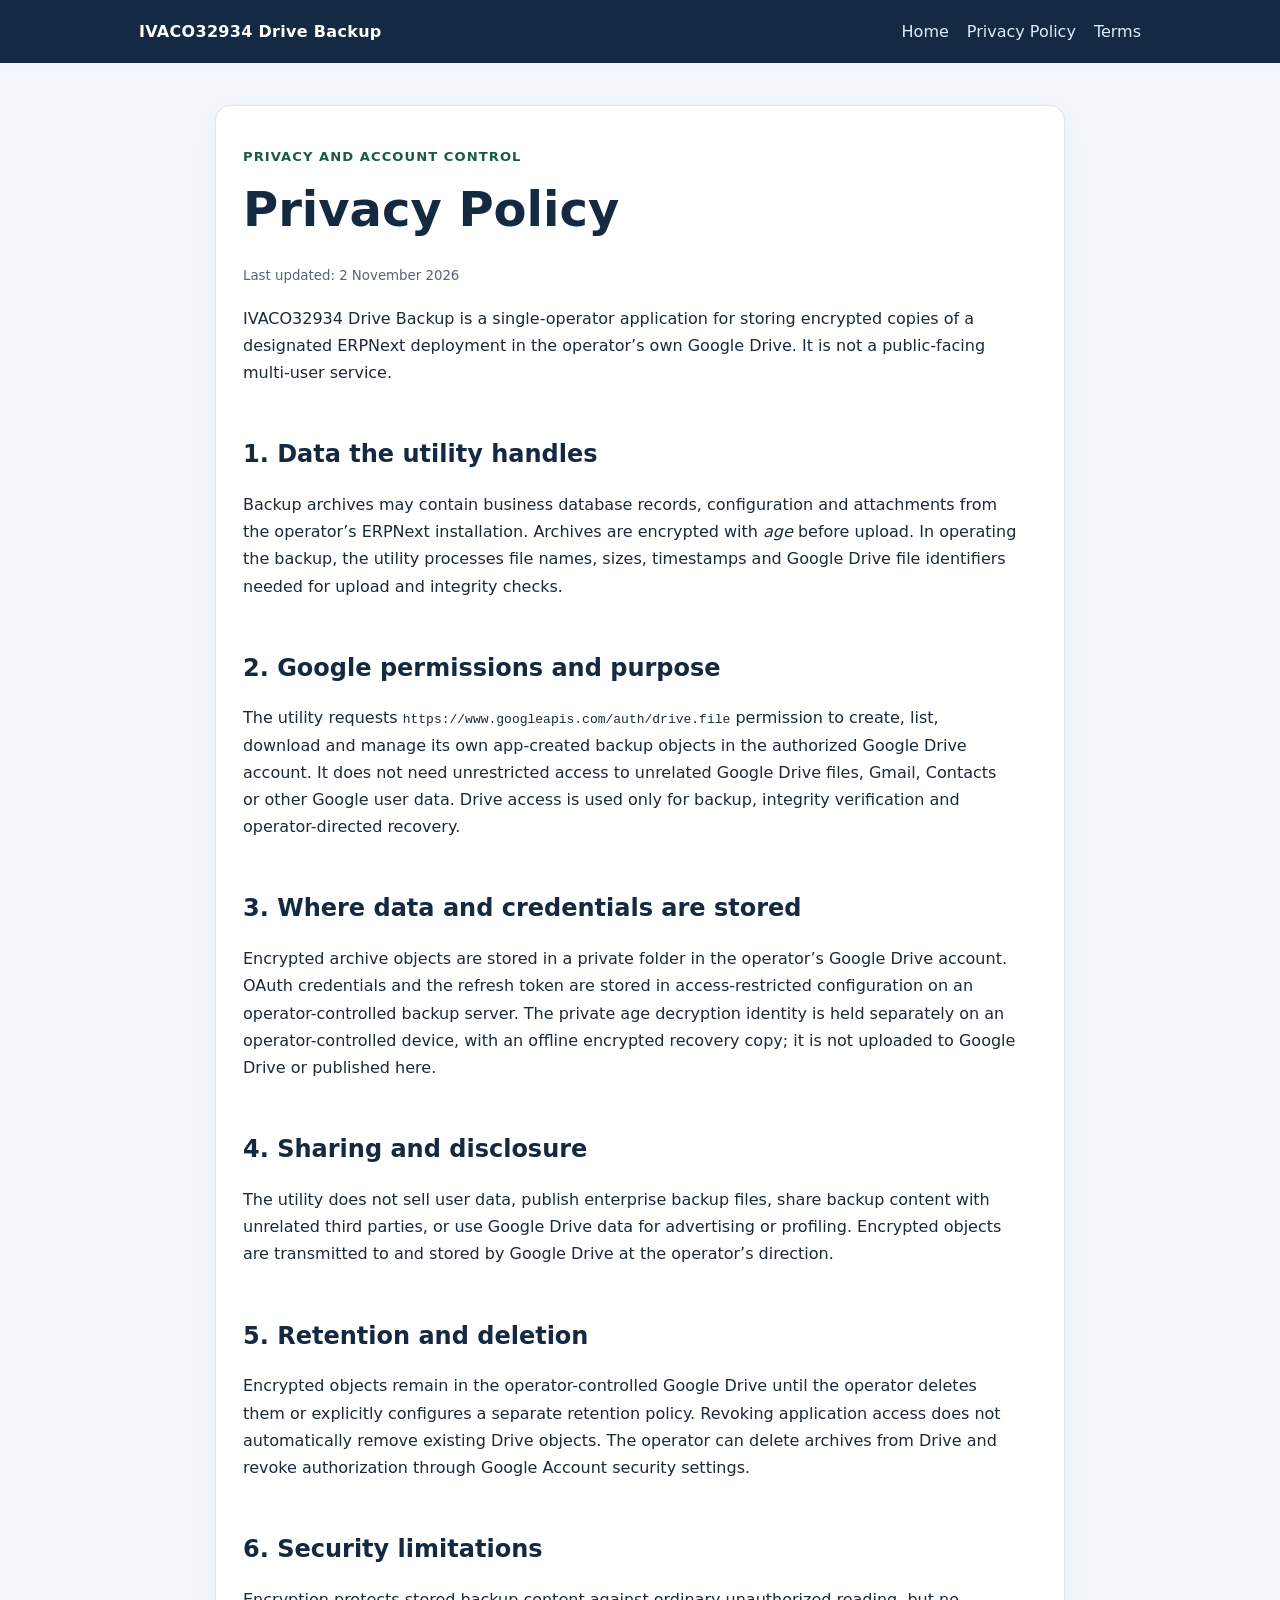
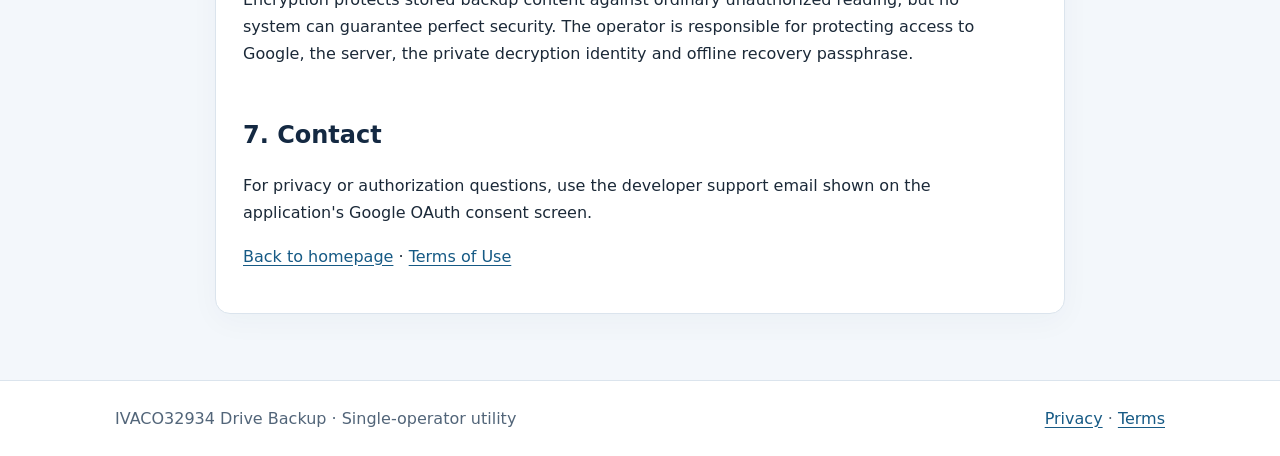
==== privacy.html @ 16bcca5b "feat(oauth): add privacy.html static privacy-safe public page" ====
<!doctype html><html lang="en"><head><meta charset="utf-8"><meta name="viewport" content="width=device-width, initial-scale=1"><meta name="robots" content="index,follow"><meta name="description" content="Privacy and Google Drive data usage for IVACO32934 Drive Backup."><title>Privacy Policy | IVACO32934 Drive Backup</title><link rel="stylesheet" href="./style.css"></head><body><header><nav class="nav" aria-label="Main navigation"><a class="brand" href="./index.html">IVACO32934 Drive Backup</a><div class="links"><a href="./index.html">Home</a><a href="./privacy.html">Privacy Policy</a><a href="./terms.html">Terms</a></div></nav></header><main class="container"><article class="paper"><p class="kicker">Privacy and account control</p><h1>Privacy Policy</h1><p><small>Last updated: 2 November 2026</small></p>
<p>IVACO32934 Drive Backup is a single-operator application for storing encrypted copies of a designated ERPNext deployment in the operator’s own Google Drive. It is not a public-facing multi-user service.</p>
<h2>1. Data the utility handles</h2><p>Backup archives may contain business database records, configuration and attachments from the operator’s ERPNext installation. Archives are encrypted with <em>age</em> before upload. In operating the backup, the utility processes file names, sizes, timestamps and Google Drive file identifiers needed for upload and integrity checks.</p>
<h2>2. Google permissions and purpose</h2><p>The utility requests <code>https://www.googleapis.com/auth/drive.file</code> permission to create, list, download and manage its own app-created backup objects in the authorized Google Drive account. It does not need unrestricted access to unrelated Google Drive files, Gmail, Contacts or other Google user data. Drive access is used only for backup, integrity verification and operator-directed recovery.</p>
<h2>3. Where data and credentials are stored</h2><p>Encrypted archive objects are stored in a private folder in the operator’s Google Drive account. OAuth credentials and the refresh token are stored in access-restricted configuration on an operator-controlled backup server. The private age decryption identity is held separately on an operator-controlled device, with an offline encrypted recovery copy; it is not uploaded to Google Drive or published here.</p>
<h2>4. Sharing and disclosure</h2><p>The utility does not sell user data, publish enterprise backup files, share backup content with unrelated third parties, or use Google Drive data for advertising or profiling. Encrypted objects are transmitted to and stored by Google Drive at the operator’s direction.</p>
<h2>5. Retention and deletion</h2><p>Encrypted objects remain in the operator-controlled Google Drive until the operator deletes them or explicitly configures a separate retention policy. Revoking application access does not automatically remove existing Drive objects. The operator can delete archives from Drive and revoke authorization through Google Account security settings.</p>
<h2>6. Security limitations</h2><p>Encryption protects stored backup content against ordinary unauthorized reading, but no system can guarantee perfect security. The operator is responsible for protecting access to Google, the server, the private decryption identity and offline recovery passphrase.</p>
<h2>7. Contact</h2><p>For privacy or authorization questions, use the developer support email shown on the application's Google OAuth consent screen.</p>
<p><a href="./index.html">Back to homepage</a> · <a href="./terms.html">Terms of Use</a></p></article></main><footer><div class="footer-inner"><span>IVACO32934 Drive Backup · Single-operator utility</span><span><a href="./privacy.html">Privacy</a> · <a href="./terms.html">Terms</a></span></div></footer></body></html>
---- style.css ----
:root{color-scheme:light;--ink:#1b2938;--muted:#526579;--navy:#142942;--blue:#165a85;--mint:#e7f5ef;--line:#dbe4ed;--bg:#f3f7fb}
*{box-sizing:border-box}
html{font-family:system-ui,-apple-system,"Segoe UI",Roboto,Arial,sans-serif;scroll-behavior:smooth}
body{margin:0;background:var(--bg);color:var(--ink);line-height:1.7}
a{color:var(--blue);text-underline-offset:3px}
a:hover{color:#0b395c}
header{background:var(--navy);color:#fff}
.nav{max-width:1050px;margin:auto;padding:18px 24px;display:flex;align-items:center;justify-content:space-between;gap:20px;flex-wrap:wrap}
.brand{font-weight:750;letter-spacing:.3px;color:white;text-decoration:none}
.links{display:flex;gap:18px;flex-wrap:wrap}
.links a{color:#dbeef9;text-decoration:none}
.links a:hover{text-decoration:underline}
.hero{padding:76px 24px 68px;background:linear-gradient(125deg,#142942,#1c5470);color:white}
.hero-inner{max-width:1050px;margin:auto}
.eyebrow{font-size:.84rem;letter-spacing:.14em;text-transform:uppercase;color:#b1d9df}
h1{font-size:clamp(2.15rem,5vw,3.75rem);line-height:1.16;max-width:790px;margin:.3em 0}
.lead{font-size:1.15rem;max-width:740px;color:#e0eaf3}
.container{max-width:1050px;margin:0 auto;padding:42px 24px 66px}
.card-grid{display:grid;grid-template-columns:repeat(auto-fit,minmax(230px,1fr));gap:18px}
.card,.paper{background:white;border:1px solid var(--line);border-radius:15px;padding:27px;box-shadow:0 8px 30px rgba(21,49,83,.035)}
.card h2,.paper h2{margin-top:0;color:var(--navy)}
.kicker{color:#175b48;font-size:.82rem;letter-spacing:.08em;text-transform:uppercase;font-weight:750}
.paper{max-width:850px;margin:auto}
.paper h1{font-size:clamp(2rem,4vw,3rem);color:var(--navy);margin:.1em 0 .5em}
.paper h2{margin:2em 0 .5em}
.paper p,.paper li{max-width:76ch}
footer{border-top:1px solid var(--line);background:white;padding:24px;color:var(--muted)}
.footer-inner{max-width:1050px;margin:auto;display:flex;gap:14px;justify-content:space-between;flex-wrap:wrap}
.button{display:inline-block;background:#ddf5e8;color:#174d3f;padding:10px 17px;border-radius:8px;font-weight:700;text-decoration:none;margin-top:13px}
small{color:var(--muted)}
@media(max-width:560px){.hero{padding:50px 22px}.card,.paper{padding:22px}.container{padding:28px 16px 40px}}
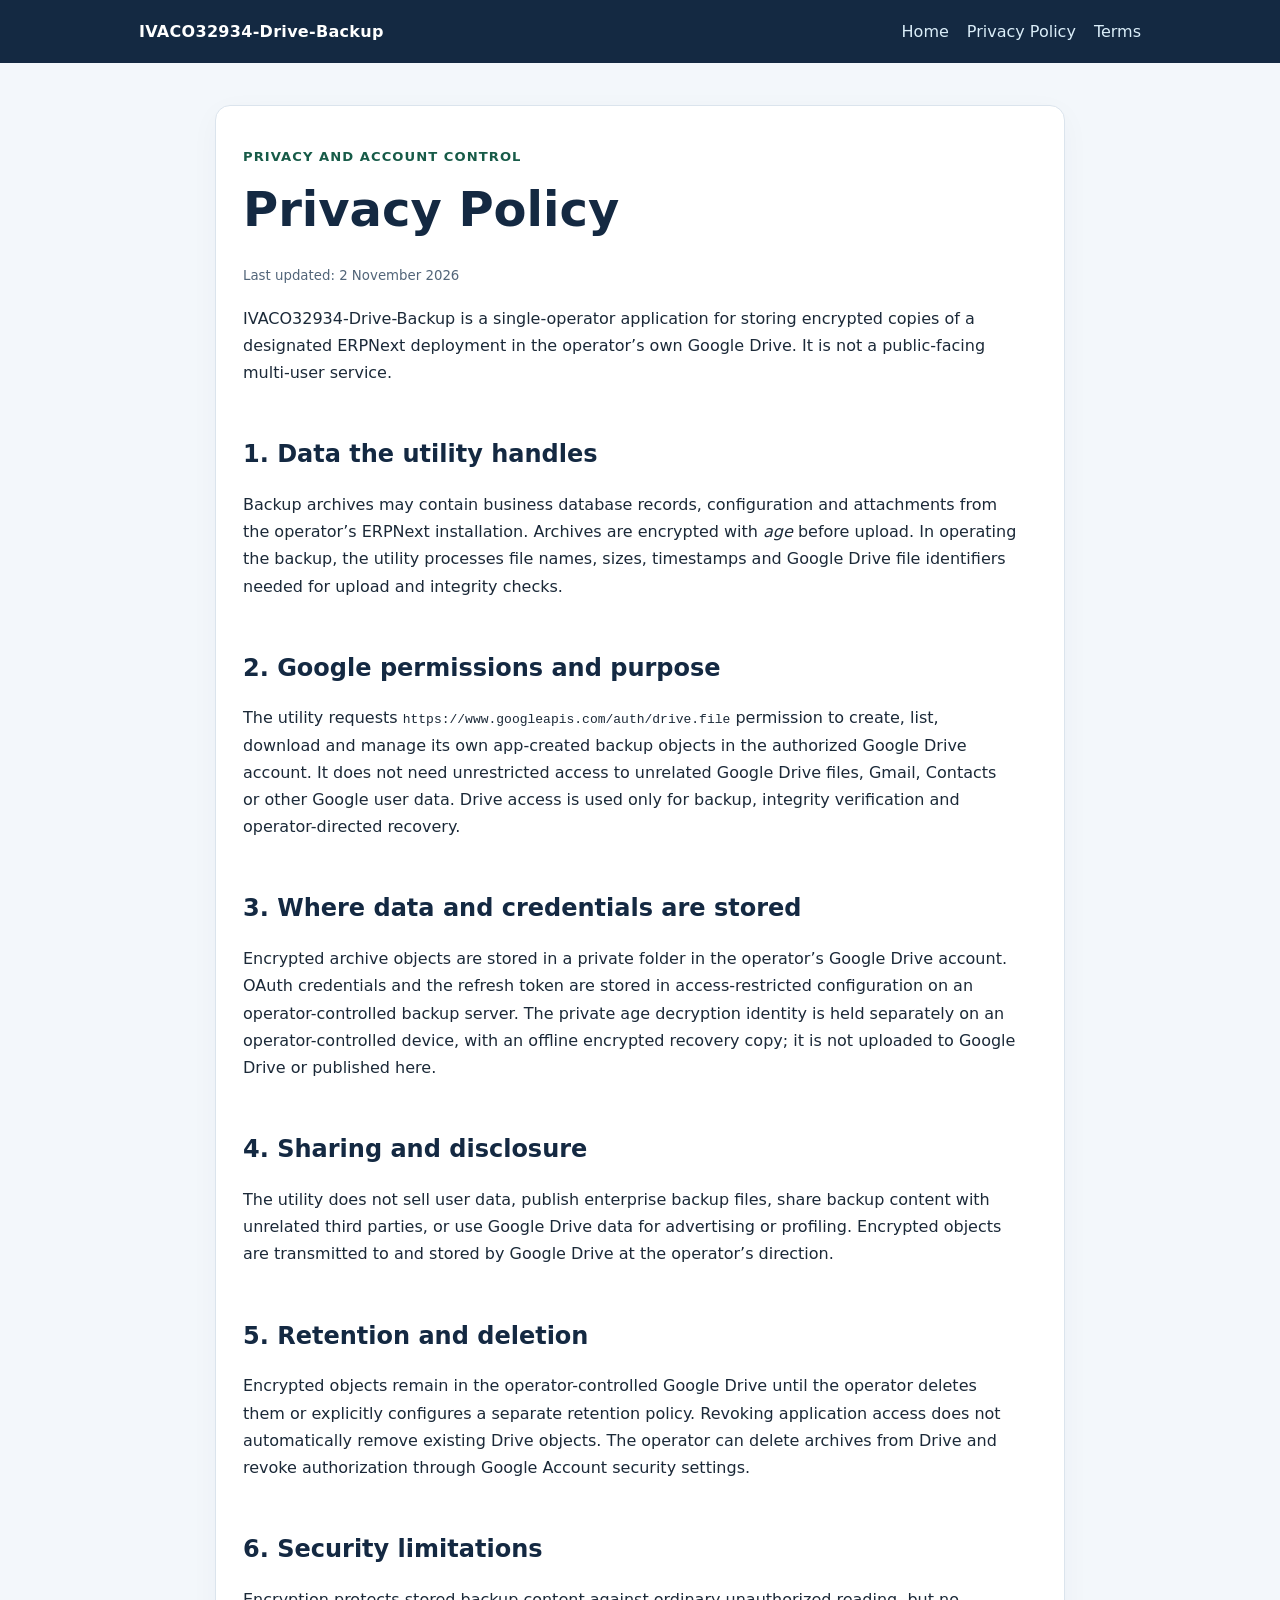
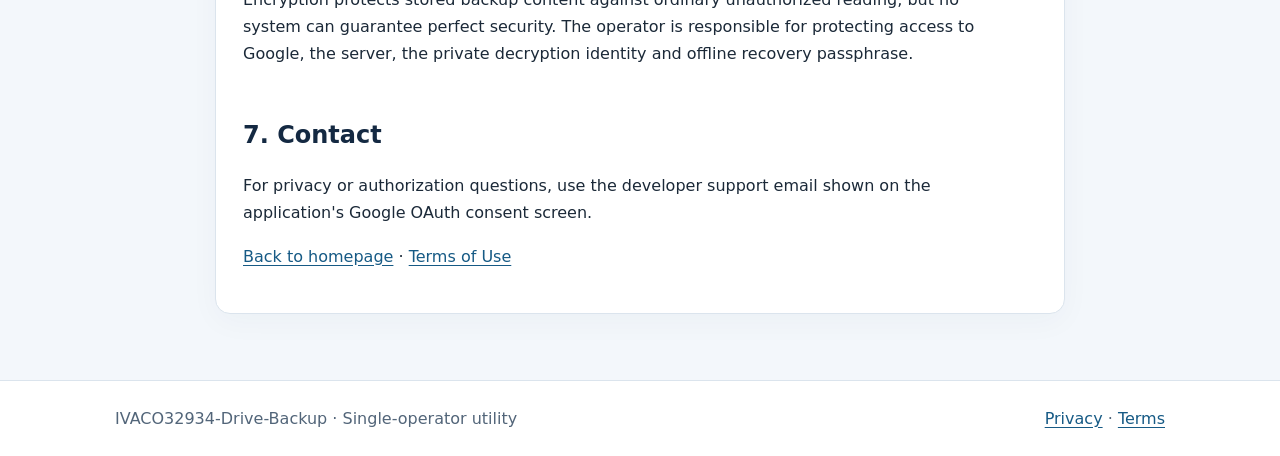
==== commit d8f1abfc: "Align public OAuth app display name with Google Branding" ====
--- a/privacy.html
+++ b/privacy.html
@@ -1,5 +1,5 @@
-<!doctype html><html lang="en"><head><meta charset="utf-8"><meta name="viewport" content="width=device-width, initial-scale=1"><meta name="robots" content="index,follow"><meta name="description" content="Privacy and Google Drive data usage for IVACO32934 Drive Backup."><title>Privacy Policy | IVACO32934 Drive Backup</title><link rel="stylesheet" href="./style.css"></head><body><header><nav class="nav" aria-label="Main navigation"><a class="brand" href="./index.html">IVACO32934 Drive Backup</a><div class="links"><a href="./index.html">Home</a><a href="./privacy.html">Privacy Policy</a><a href="./terms.html">Terms</a></div></nav></header><main class="container"><article class="paper"><p class="kicker">Privacy and account control</p><h1>Privacy Policy</h1><p><small>Last updated: 2 November 2026</small></p>
-<p>IVACO32934 Drive Backup is a single-operator application for storing encrypted copies of a designated ERPNext deployment in the operator’s own Google Drive. It is not a public-facing multi-user service.</p>
+<!doctype html><html lang="en"><head><meta charset="utf-8"><meta name="viewport" content="width=device-width, initial-scale=1"><meta name="robots" content="index,follow"><meta name="description" content="Privacy and Google Drive data usage for IVACO32934-Drive-Backup."><title>Privacy Policy | IVACO32934-Drive-Backup</title><link rel="stylesheet" href="./style.css"></head><body><header><nav class="nav" aria-label="Main navigation"><a class="brand" href="./index.html">IVACO32934-Drive-Backup</a><div class="links"><a href="./index.html">Home</a><a href="./privacy.html">Privacy Policy</a><a href="./terms.html">Terms</a></div></nav></header><main class="container"><article class="paper"><p class="kicker">Privacy and account control</p><h1>Privacy Policy</h1><p><small>Last updated: 2 November 2026</small></p>
+<p>IVACO32934-Drive-Backup is a single-operator application for storing encrypted copies of a designated ERPNext deployment in the operator’s own Google Drive. It is not a public-facing multi-user service.</p>
 <h2>1. Data the utility handles</h2><p>Backup archives may contain business database records, configuration and attachments from the operator’s ERPNext installation. Archives are encrypted with <em>age</em> before upload. In operating the backup, the utility processes file names, sizes, timestamps and Google Drive file identifiers needed for upload and integrity checks.</p>
 <h2>2. Google permissions and purpose</h2><p>The utility requests <code>https://www.googleapis.com/auth/drive.file</code> permission to create, list, download and manage its own app-created backup objects in the authorized Google Drive account. It does not need unrestricted access to unrelated Google Drive files, Gmail, Contacts or other Google user data. Drive access is used only for backup, integrity verification and operator-directed recovery.</p>
 <h2>3. Where data and credentials are stored</h2><p>Encrypted archive objects are stored in a private folder in the operator’s Google Drive account. OAuth credentials and the refresh token are stored in access-restricted configuration on an operator-controlled backup server. The private age decryption identity is held separately on an operator-controlled device, with an offline encrypted recovery copy; it is not uploaded to Google Drive or published here.</p>
@@ -7,4 +7,4 @@
 <h2>5. Retention and deletion</h2><p>Encrypted objects remain in the operator-controlled Google Drive until the operator deletes them or explicitly configures a separate retention policy. Revoking application access does not automatically remove existing Drive objects. The operator can delete archives from Drive and revoke authorization through Google Account security settings.</p>
 <h2>6. Security limitations</h2><p>Encryption protects stored backup content against ordinary unauthorized reading, but no system can guarantee perfect security. The operator is responsible for protecting access to Google, the server, the private decryption identity and offline recovery passphrase.</p>
 <h2>7. Contact</h2><p>For privacy or authorization questions, use the developer support email shown on the application's Google OAuth consent screen.</p>
-<p><a href="./index.html">Back to homepage</a> · <a href="./terms.html">Terms of Use</a></p></article></main><footer><div class="footer-inner"><span>IVACO32934 Drive Backup · Single-operator utility</span><span><a href="./privacy.html">Privacy</a> · <a href="./terms.html">Terms</a></span></div></footer></body></html>+<p><a href="./index.html">Back to homepage</a> · <a href="./terms.html">Terms of Use</a></p></article></main><footer><div class="footer-inner"><span>IVACO32934-Drive-Backup · Single-operator utility</span><span><a href="./privacy.html">Privacy</a> · <a href="./terms.html">Terms</a></span></div></footer></body></html>
